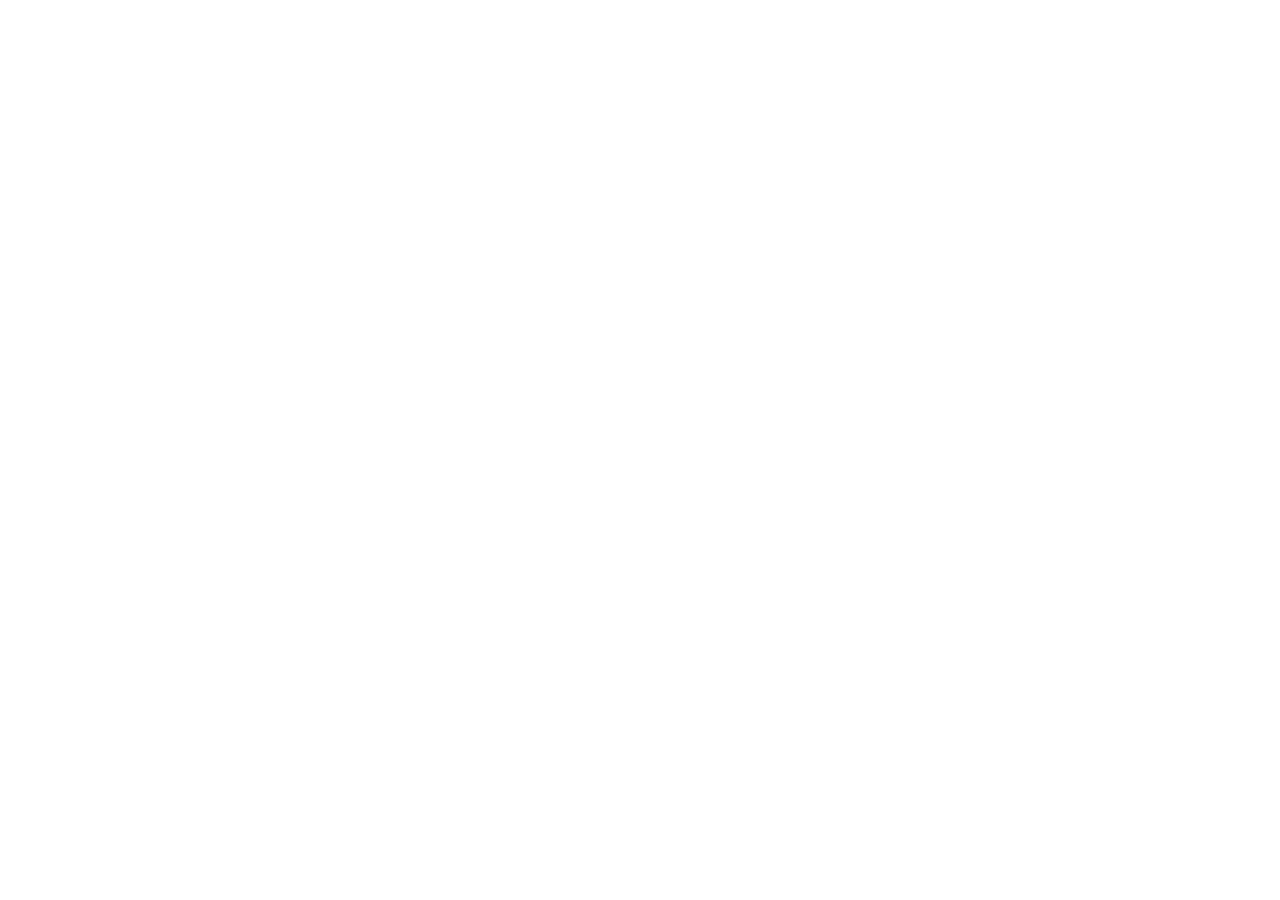
==== static/index.html @ 59b1e242 "Initial commit: Application de pointage pour Render (gratuit)" ====
<!doctype html>
<html lang="fr">
  <head>
    <meta charset="UTF-8" />
    <link rel="icon" type="image/x-icon" href="/favicon.ico" />
    <meta name="viewport" content="width=device-width, initial-scale=1.0" />
    <title>Pointeuse Horaire - Gestion du temps de travail</title>
    <script type="module" crossorigin src="/assets/index-DYJyIVQO.js"></script>
    <link rel="stylesheet" crossorigin href="/assets/index-ngZwY0OZ.css">
  </head>
  <body>
    <div id="root"></div>
  </body>
</html>
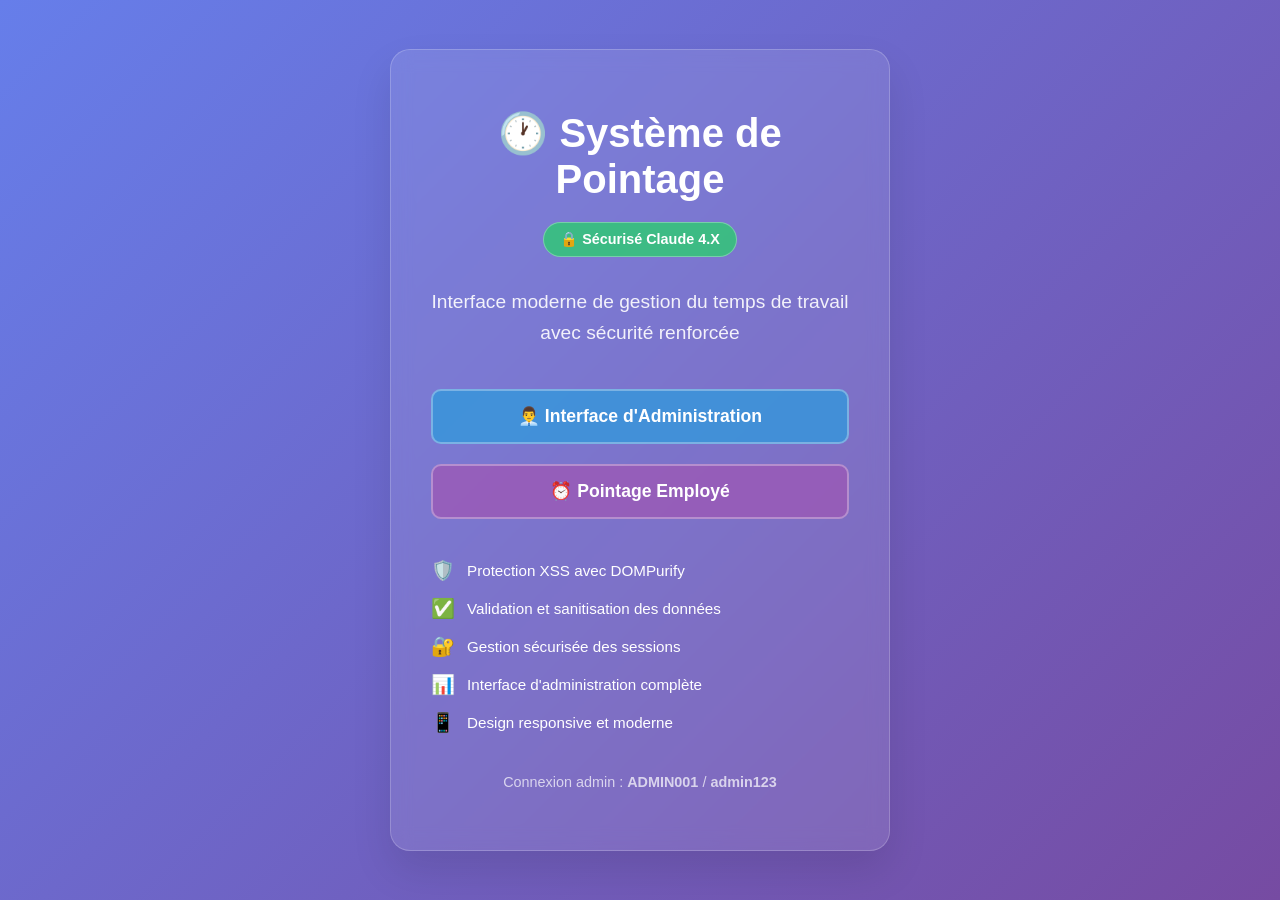
==== commit 2e853dfd: "🔧 Correction page d'accueil et interface sécurisée" ====
--- a/static/index.html
+++ b/static/index.html
@@ -1,14 +1,210 @@
-<!doctype html>
+<!DOCTYPE html>
 <html lang="fr">
-  <head>
-    <meta charset="UTF-8" />
-    <link rel="icon" type="image/x-icon" href="/favicon.ico" />
-    <meta name="viewport" content="width=device-width, initial-scale=1.0" />
-    <title>Pointeuse Horaire - Gestion du temps de travail</title>
-    <script type="module" crossorigin src="/assets/index-DYJyIVQO.js"></script>
-    <link rel="stylesheet" crossorigin href="/assets/index-ngZwY0OZ.css">
-  </head>
-  <body>
-    <div id="root"></div>
-  </body>
+<head>
+    <meta charset="UTF-8">
+    <meta name="viewport" content="width=device-width, initial-scale=1.0">
+    <title>Système de Pointage - Accueil</title>
+    <style>
+        * {
+            margin: 0;
+            padding: 0;
+            box-sizing: border-box;
+        }
+
+        body {
+            font-family: -apple-system, BlinkMacSystemFont, 'Segoe UI', Roboto, sans-serif;
+            background: linear-gradient(135deg, #667eea 0%, #764ba2 100%);
+            min-height: 100vh;
+            display: flex;
+            align-items: center;
+            justify-content: center;
+            color: white;
+        }
+
+        .container {
+            text-align: center;
+            background: rgba(255, 255, 255, 0.1);
+            padding: 60px 40px;
+            border-radius: 20px;
+            backdrop-filter: blur(10px);
+            border: 1px solid rgba(255, 255, 255, 0.2);
+            box-shadow: 0 20px 40px rgba(0, 0, 0, 0.1);
+            max-width: 500px;
+            width: 90%;
+        }
+
+        h1 {
+            font-size: 2.5rem;
+            margin-bottom: 20px;
+            font-weight: 700;
+        }
+
+        .subtitle {
+            font-size: 1.2rem;
+            margin-bottom: 40px;
+            opacity: 0.9;
+            line-height: 1.6;
+        }
+
+        .security-badge {
+            display: inline-block;
+            background: rgba(46, 204, 113, 0.8);
+            color: white;
+            padding: 8px 16px;
+            border-radius: 25px;
+            font-size: 0.9rem;
+            font-weight: 600;
+            margin-bottom: 30px;
+            border: 1px solid rgba(255, 255, 255, 0.3);
+        }
+
+        .buttons {
+            display: flex;
+            flex-direction: column;
+            gap: 20px;
+            margin-top: 30px;
+        }
+
+        .btn {
+            padding: 15px 30px;
+            border: none;
+            border-radius: 10px;
+            font-size: 1.1rem;
+            font-weight: 600;
+            cursor: pointer;
+            transition: all 0.3s ease;
+            text-decoration: none;
+            display: inline-block;
+            position: relative;
+            overflow: hidden;
+        }
+
+        .btn-primary {
+            background: rgba(52, 152, 219, 0.8);
+            color: white;
+            border: 2px solid rgba(255, 255, 255, 0.3);
+        }
+
+        .btn-primary:hover {
+            background: rgba(52, 152, 219, 1);
+            transform: translateY(-2px);
+            box-shadow: 0 10px 20px rgba(0, 0, 0, 0.2);
+        }
+
+        .btn-secondary {
+            background: rgba(155, 89, 182, 0.8);
+            color: white;
+            border: 2px solid rgba(255, 255, 255, 0.3);
+        }
+
+        .btn-secondary:hover {
+            background: rgba(155, 89, 182, 1);
+            transform: translateY(-2px);
+            box-shadow: 0 10px 20px rgba(0, 0, 0, 0.2);
+        }
+
+        .features {
+            margin-top: 40px;
+            text-align: left;
+        }
+
+        .feature {
+            display: flex;
+            align-items: center;
+            margin-bottom: 15px;
+            font-size: 0.95rem;
+        }
+
+        .feature-icon {
+            margin-right: 12px;
+            font-size: 1.2rem;
+        }
+
+        .footer {
+            margin-top: 40px;
+            font-size: 0.9rem;
+            opacity: 0.7;
+        }
+
+        @media (max-width: 600px) {
+            .container {
+                padding: 40px 20px;
+            }
+            
+            h1 {
+                font-size: 2rem;
+            }
+            
+            .subtitle {
+                font-size: 1rem;
+            }
+        }
+    </style>
+</head>
+<body>
+    <div class="container">
+        <h1>🕐 Système de Pointage</h1>
+        
+        <div class="security-badge">
+            🔒 Sécurisé Claude 4.X
+        </div>
+        
+        <p class="subtitle">
+            Interface moderne de gestion du temps de travail avec sécurité renforcée
+        </p>
+
+        <div class="buttons">
+            <a href="/admin/pointages" class="btn btn-primary">
+                👨‍💼 Interface d'Administration
+            </a>
+            
+            <a href="/pointage" class="btn btn-secondary">
+                ⏰ Pointage Employé
+            </a>
+        </div>
+
+        <div class="features">
+            <div class="feature">
+                <span class="feature-icon">🛡️</span>
+                Protection XSS avec DOMPurify
+            </div>
+            <div class="feature">
+                <span class="feature-icon">✅</span>
+                Validation et sanitisation des données
+            </div>
+            <div class="feature">
+                <span class="feature-icon">🔐</span>
+                Gestion sécurisée des sessions
+            </div>
+            <div class="feature">
+                <span class="feature-icon">📊</span>
+                Interface d'administration complète
+            </div>
+            <div class="feature">
+                <span class="feature-icon">📱</span>
+                Design responsive et moderne
+            </div>
+        </div>
+
+        <div class="footer">
+            <p>Connexion admin : <strong>ADMIN001</strong> / <strong>admin123</strong></p>
+        </div>
+    </div>
+
+    <script>
+        // Vérification de la sécurité au chargement
+        console.log('🔒 Système de pointage sécurisé chargé');
+        console.log('✨ Améliorations Claude 4.X actives');
+        
+        // Gestion des erreurs globales
+        window.addEventListener('error', function(e) {
+            console.error('Erreur détectée:', e.error);
+        });
+        
+        // Prévention des attaques XSS basiques
+        if (window.location.hash.includes('<script')) {
+            window.location.hash = '';
+        }
+    </script>
+</body>
 </html>
